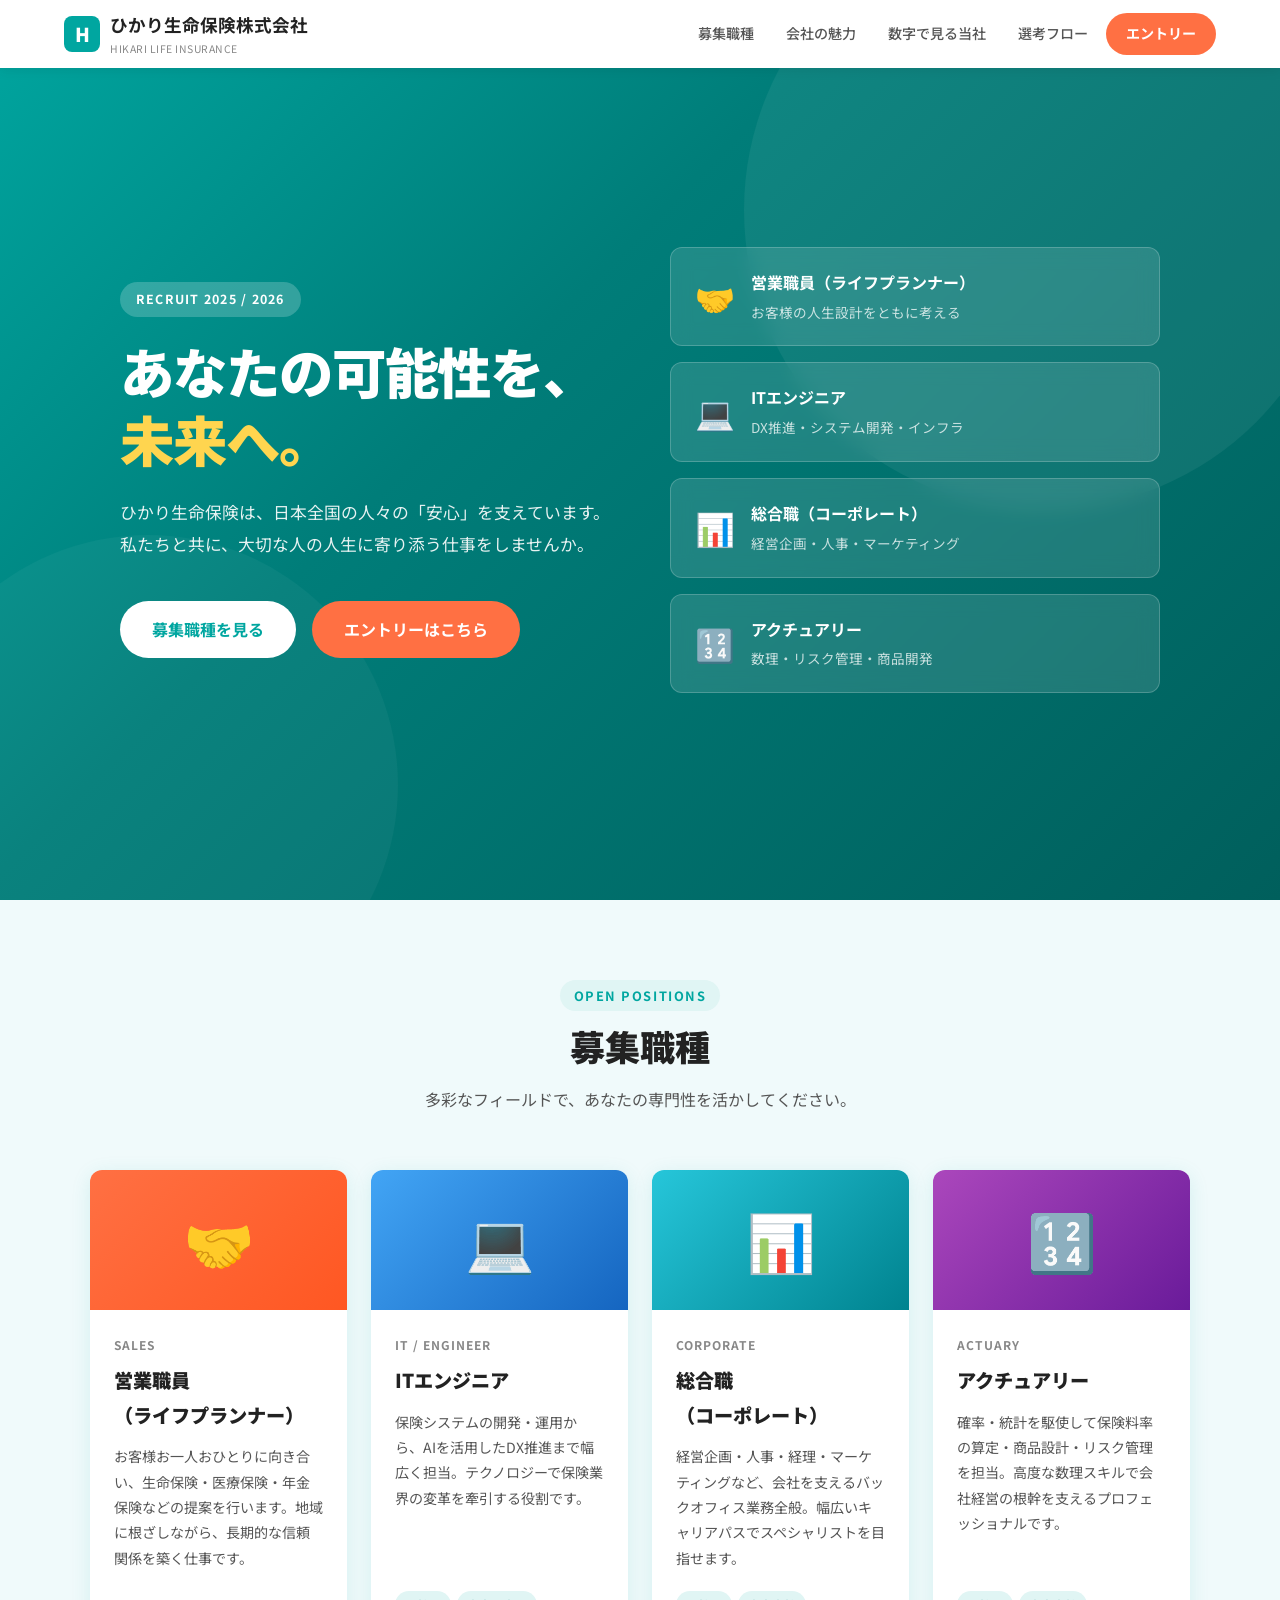
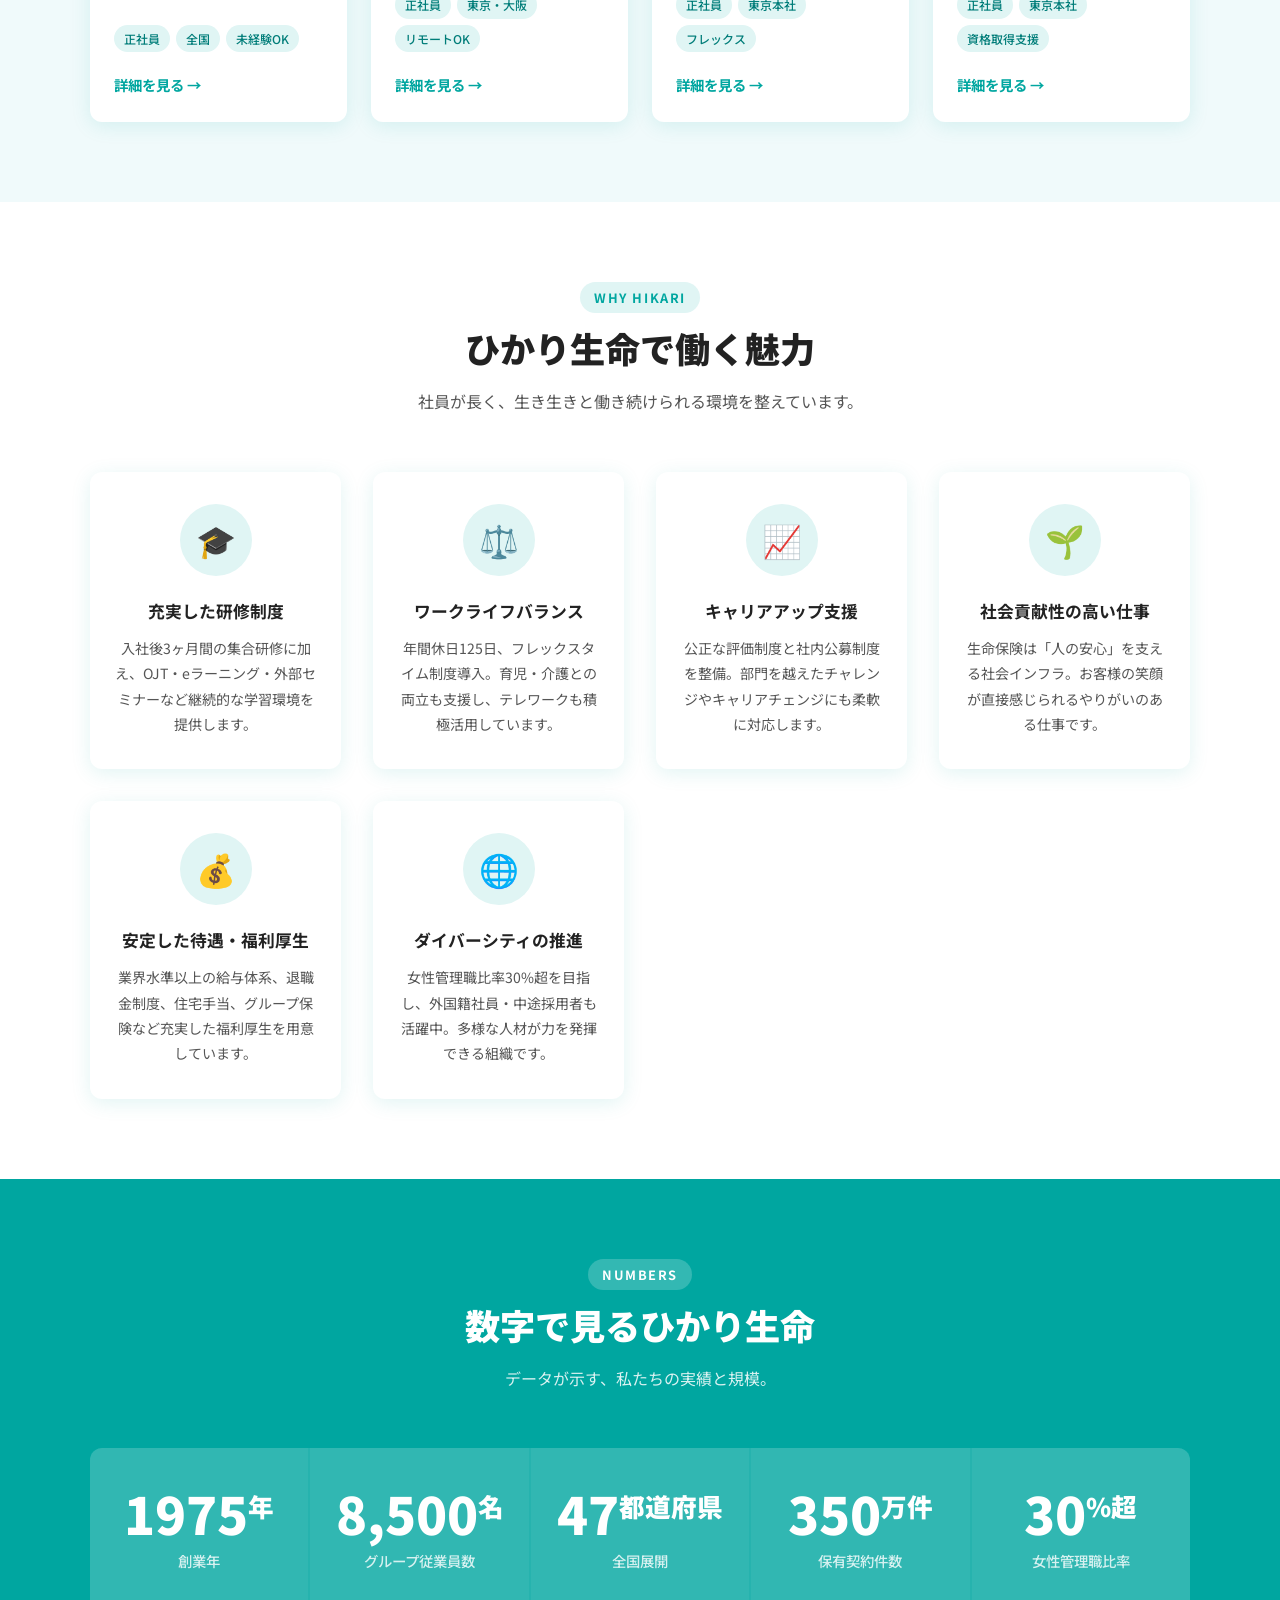
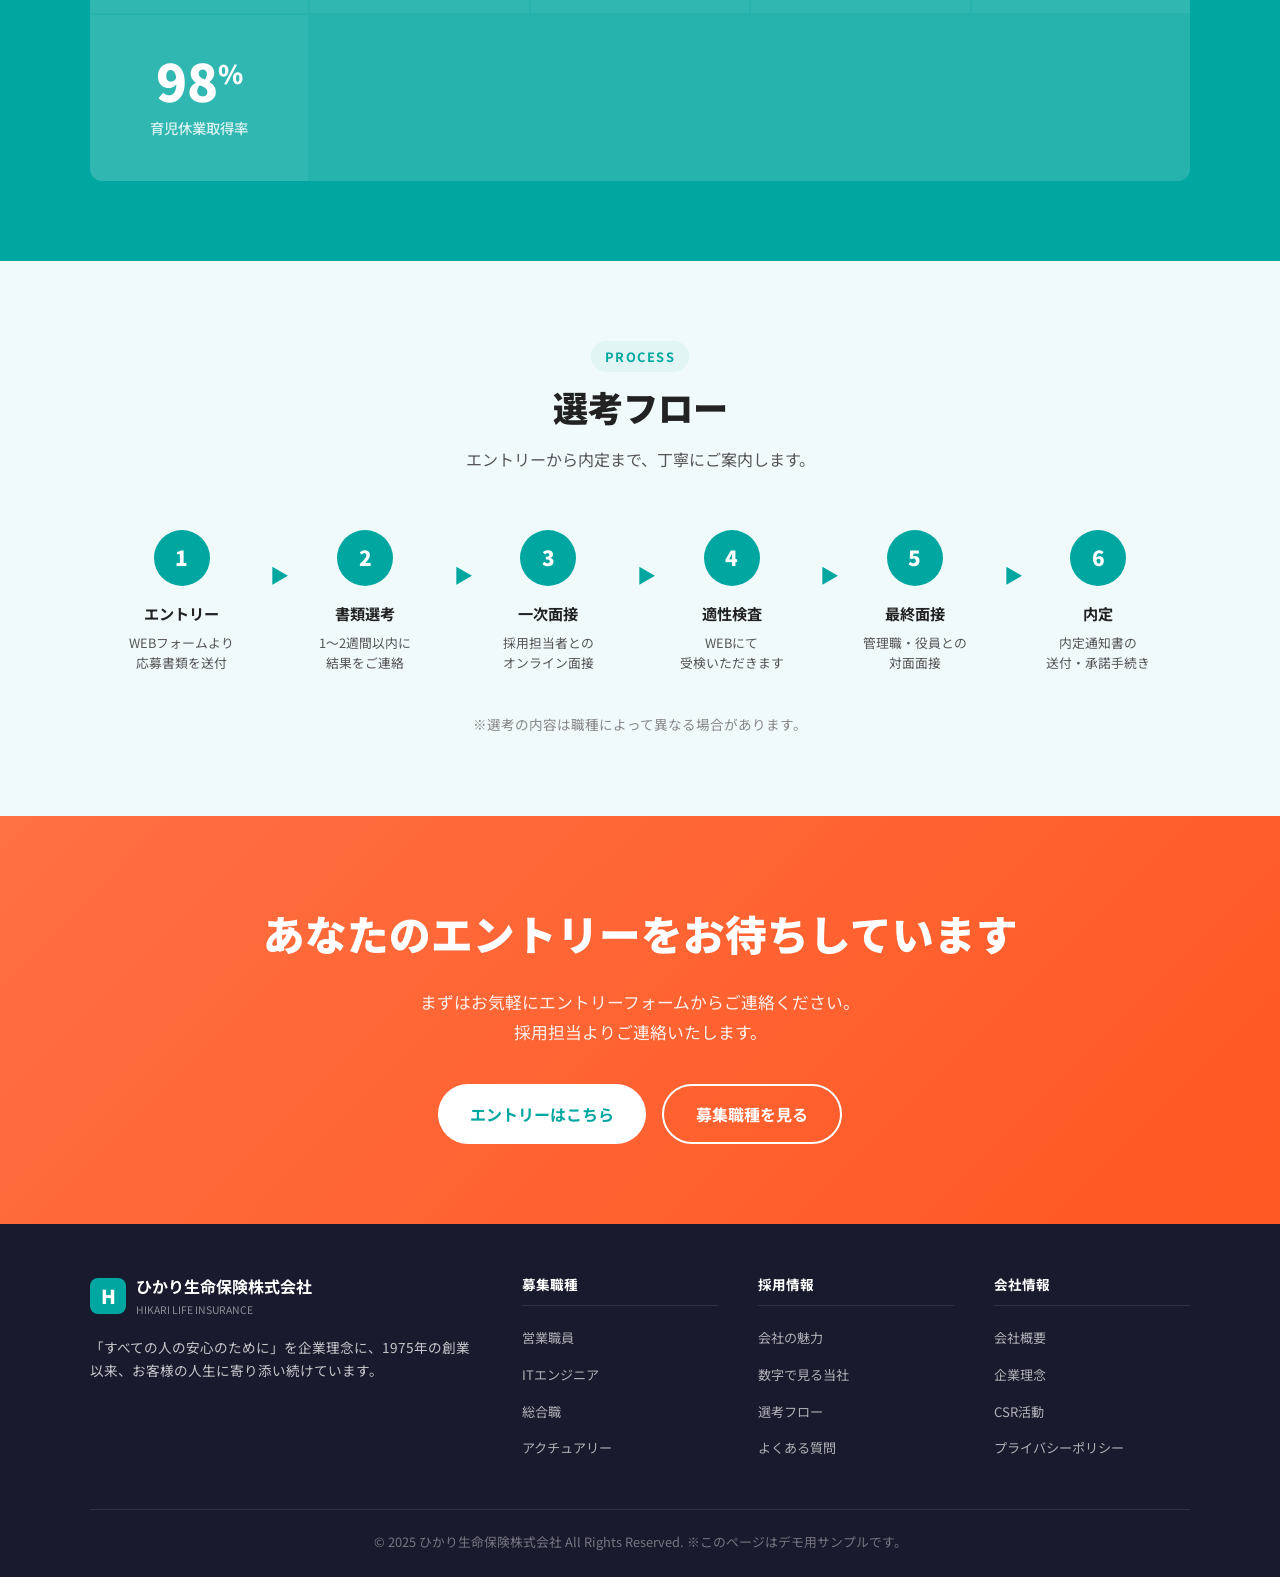
==== index.html @ d6d410f1 "やったね" ====
<!DOCTYPE html>
<html lang="ja">
<head>
  <meta charset="UTF-8">
  <meta name="viewport" content="width=device-width, initial-scale=1.0">
  <title>採用情報 | ひかり生命保険株式会社</title>
  <meta name="description" content="ひかり生命保険の採用情報ページ。営業職員・ITエンジニア・総合職・アクチュアリーなど様々な職種で募集しています。">
  <link rel="stylesheet" href="css/style.css">
</head>
<body>

  <!-- ヘッダー -->
  <header class="site-header">
    <div class="header-inner">
      <div class="logo">
        <a href="index.html">
          <div class="logo-mark">H</div>
          <div class="logo-text">
            ひかり生命保険株式会社
            <span>HIKARI LIFE INSURANCE</span>
          </div>
        </a>
      </div>
      <nav class="main-nav" id="mainNav">
        <ul>
          <li><a href="#jobs">募集職種</a></li>
          <li><a href="#appeal">会社の魅力</a></li>
          <li><a href="#numbers">数字で見る当社</a></li>
          <li><a href="#flow">選考フロー</a></li>
          <li><a href="#" class="btn-entry-nav">エントリー</a></li>
        </ul>
      </nav>
      <button class="hamburger" id="hamburger" aria-label="メニュー">
        <span></span><span></span><span></span>
      </button>
    </div>
  </header>

  <!-- ヒーローセクション -->
  <section class="hero">
    <div class="hero-inner">
      <div class="hero-content">
        <span class="hero-label">RECRUIT 2025 / 2026</span>
        <h1 class="hero-title">
          あなたの可能性を、<br>
          <em>未来へ。</em>
        </h1>
        <p class="hero-desc">
          ひかり生命保険は、日本全国の人々の「安心」を支えています。<br>
          私たちと共に、大切な人の人生に寄り添う仕事をしませんか。
        </p>
        <div class="hero-btns">
          <a href="#jobs" class="btn btn-white">募集職種を見る</a>
          <a href="#" class="btn btn-accent">エントリーはこちら</a>
        </div>
      </div>
      <div class="hero-visual">
        <div class="hero-card">
          <div class="hero-card-icon">🤝</div>
          <div class="hero-card-text">
            <strong>営業職員（ライフプランナー）</strong>
            <span>お客様の人生設計をともに考える</span>
          </div>
        </div>
        <div class="hero-card">
          <div class="hero-card-icon">💻</div>
          <div class="hero-card-text">
            <strong>ITエンジニア</strong>
            <span>DX推進・システム開発・インフラ</span>
          </div>
        </div>
        <div class="hero-card">
          <div class="hero-card-icon">📊</div>
          <div class="hero-card-text">
            <strong>総合職（コーポレート）</strong>
            <span>経営企画・人事・マーケティング</span>
          </div>
        </div>
        <div class="hero-card">
          <div class="hero-card-icon">🔢</div>
          <div class="hero-card-text">
            <strong>アクチュアリー</strong>
            <span>数理・リスク管理・商品開発</span>
          </div>
        </div>
      </div>
    </div>
  </section>

  <!-- 募集職種 -->
  <section class="section section-light" id="jobs">
    <div class="container">
      <div class="section-head">
        <span class="section-label">OPEN POSITIONS</span>
        <h2 class="section-title">募集職種</h2>
        <p class="section-desc">多彩なフィールドで、あなたの専門性を活かしてください。</p>
      </div>
      <div class="job-grid">

        <!-- 営業職員 -->
        <div class="job-card">
          <div class="job-card-banner sales">🤝</div>
          <div class="job-card-body">
            <div class="job-card-label">SALES</div>
            <h3 class="job-card-title">営業職員<br>（ライフプランナー）</h3>
            <p class="job-card-desc">
              お客様お一人おひとりに向き合い、生命保険・医療保険・年金保険などの提案を行います。地域に根ざしながら、長期的な信頼関係を築く仕事です。
            </p>
            <div class="job-card-tags">
              <span class="tag">正社員</span>
              <span class="tag">全国</span>
              <span class="tag">未経験OK</span>
            </div>
            <a href="sales.html" class="job-card-link">詳細を見る →</a>
          </div>
        </div>

        <!-- ITエンジニア -->
        <div class="job-card">
          <div class="job-card-banner it">💻</div>
          <div class="job-card-body">
            <div class="job-card-label">IT / ENGINEER</div>
            <h3 class="job-card-title">ITエンジニア</h3>
            <p class="job-card-desc">
              保険システムの開発・運用から、AIを活用したDX推進まで幅広く担当。テクノロジーで保険業界の変革を牽引する役割です。
            </p>
            <div class="job-card-tags">
              <span class="tag">正社員</span>
              <span class="tag">東京・大阪</span>
              <span class="tag">リモートOK</span>
            </div>
            <a href="it.html" class="job-card-link">詳細を見る →</a>
          </div>
        </div>

        <!-- 総合職 -->
        <div class="job-card">
          <div class="job-card-banner corp">📊</div>
          <div class="job-card-body">
            <div class="job-card-label">CORPORATE</div>
            <h3 class="job-card-title">総合職<br>（コーポレート）</h3>
            <p class="job-card-desc">
              経営企画・人事・経理・マーケティングなど、会社を支えるバックオフィス業務全般。幅広いキャリアパスでスペシャリストを目指せます。
            </p>
            <div class="job-card-tags">
              <span class="tag">正社員</span>
              <span class="tag">東京本社</span>
              <span class="tag">フレックス</span>
            </div>
            <a href="corporate.html" class="job-card-link">詳細を見る →</a>
          </div>
        </div>

        <!-- アクチュアリー -->
        <div class="job-card">
          <div class="job-card-banner act">🔢</div>
          <div class="job-card-body">
            <div class="job-card-label">ACTUARY</div>
            <h3 class="job-card-title">アクチュアリー</h3>
            <p class="job-card-desc">
              確率・統計を駆使して保険料率の算定・商品設計・リスク管理を担当。高度な数理スキルで会社経営の根幹を支えるプロフェッショナルです。
            </p>
            <div class="job-card-tags">
              <span class="tag">正社員</span>
              <span class="tag">東京本社</span>
              <span class="tag">資格取得支援</span>
            </div>
            <a href="actuary.html" class="job-card-link">詳細を見る →</a>
          </div>
        </div>

      </div>
    </div>
  </section>

  <!-- 会社の魅力 -->
  <section class="section" id="appeal">
    <div class="container">
      <div class="section-head">
        <span class="section-label">WHY HIKARI</span>
        <h2 class="section-title">ひかり生命で働く魅力</h2>
        <p class="section-desc">社員が長く、生き生きと働き続けられる環境を整えています。</p>
      </div>
      <div class="appeal-grid">
        <div class="appeal-item">
          <div class="appeal-icon">🎓</div>
          <h3>充実した研修制度</h3>
          <p>入社後3ヶ月間の集合研修に加え、OJT・eラーニング・外部セミナーなど継続的な学習環境を提供します。</p>
        </div>
        <div class="appeal-item">
          <div class="appeal-icon">⚖️</div>
          <h3>ワークライフバランス</h3>
          <p>年間休日125日、フレックスタイム制度導入。育児・介護との両立も支援し、テレワークも積極活用しています。</p>
        </div>
        <div class="appeal-item">
          <div class="appeal-icon">📈</div>
          <h3>キャリアアップ支援</h3>
          <p>公正な評価制度と社内公募制度を整備。部門を越えたチャレンジやキャリアチェンジにも柔軟に対応します。</p>
        </div>
        <div class="appeal-item">
          <div class="appeal-icon">🌱</div>
          <h3>社会貢献性の高い仕事</h3>
          <p>生命保険は「人の安心」を支える社会インフラ。お客様の笑顔が直接感じられるやりがいのある仕事です。</p>
        </div>
        <div class="appeal-item">
          <div class="appeal-icon">💰</div>
          <h3>安定した待遇・福利厚生</h3>
          <p>業界水準以上の給与体系、退職金制度、住宅手当、グループ保険など充実した福利厚生を用意しています。</p>
        </div>
        <div class="appeal-item">
          <div class="appeal-icon">🌐</div>
          <h3>ダイバーシティの推進</h3>
          <p>女性管理職比率30%超を目指し、外国籍社員・中途採用者も活躍中。多様な人材が力を発揮できる組織です。</p>
        </div>
      </div>
    </div>
  </section>

  <!-- 数字で見る当社 -->
  <section class="section section-dark" id="numbers">
    <div class="container">
      <div class="section-head">
        <span class="section-label" style="background:rgba(255,255,255,0.2); color:white;">NUMBERS</span>
        <h2 class="section-title">数字で見るひかり生命</h2>
        <p class="section-desc">データが示す、私たちの実績と規模。</p>
      </div>
      <div class="numbers-grid">
        <div class="number-item">
          <div class="number-value">1975<sup>年</sup></div>
          <div class="number-label">創業年</div>
        </div>
        <div class="number-item">
          <div class="number-value">8,500<sup>名</sup></div>
          <div class="number-label">グループ従業員数</div>
        </div>
        <div class="number-item">
          <div class="number-value">47<sup>都道府県</sup></div>
          <div class="number-label">全国展開</div>
        </div>
        <div class="number-item">
          <div class="number-value">350<sup>万件</sup></div>
          <div class="number-label">保有契約件数</div>
        </div>
        <div class="number-item">
          <div class="number-value">30<sup>%超</sup></div>
          <div class="number-label">女性管理職比率</div>
        </div>
        <div class="number-item">
          <div class="number-value">98<sup>%</sup></div>
          <div class="number-label">育児休業取得率</div>
        </div>
      </div>
    </div>
  </section>

  <!-- 選考フロー -->
  <section class="section section-light" id="flow">
    <div class="container">
      <div class="section-head">
        <span class="section-label">PROCESS</span>
        <h2 class="section-title">選考フロー</h2>
        <p class="section-desc">エントリーから内定まで、丁寧にご案内します。</p>
      </div>
      <div class="flow-steps">
        <div class="flow-step">
          <div class="flow-num">1</div>
          <h4>エントリー</h4>
          <p>WEBフォームより<br>応募書類を送付</p>
        </div>
        <div class="flow-step">
          <div class="flow-num">2</div>
          <h4>書類選考</h4>
          <p>1〜2週間以内に<br>結果をご連絡</p>
        </div>
        <div class="flow-step">
          <div class="flow-num">3</div>
          <h4>一次面接</h4>
          <p>採用担当者との<br>オンライン面接</p>
        </div>
        <div class="flow-step">
          <div class="flow-num">4</div>
          <h4>適性検査</h4>
          <p>WEBにて<br>受検いただきます</p>
        </div>
        <div class="flow-step">
          <div class="flow-num">5</div>
          <h4>最終面接</h4>
          <p>管理職・役員との<br>対面面接</p>
        </div>
        <div class="flow-step">
          <div class="flow-num">6</div>
          <h4>内定</h4>
          <p>内定通知書の<br>送付・承諾手続き</p>
        </div>
      </div>
      <p style="text-align:center; color:var(--text-light); font-size:0.85rem; margin-top:40px;">
        ※選考の内容は職種によって異なる場合があります。
      </p>
    </div>
  </section>

  <!-- CTAセクション -->
  <section class="cta-section">
    <div class="container">
      <h2>あなたのエントリーをお待ちしています</h2>
      <p>まずはお気軽にエントリーフォームからご連絡ください。<br>採用担当よりご連絡いたします。</p>
      <div style="display:flex; gap:16px; justify-content:center; flex-wrap:wrap;">
        <a href="#" class="btn btn-white">エントリーはこちら</a>
        <a href="#jobs" class="btn btn-outline" style="border-color:white; color:white;">募集職種を見る</a>
      </div>
    </div>
  </section>

  <!-- フッター -->
  <footer class="site-footer">
    <div class="footer-inner">
      <div class="footer-top">
        <div class="footer-brand">
          <div class="footer-logo">
            <div class="logo-mark">H</div>
            <div class="footer-logo-text">
              ひかり生命保険株式会社
              <span>HIKARI LIFE INSURANCE</span>
            </div>
          </div>
          <p>「すべての人の安心のために」を企業理念に、1975年の創業以来、お客様の人生に寄り添い続けています。</p>
        </div>
        <div class="footer-nav">
          <h4>募集職種</h4>
          <ul>
            <li><a href="sales.html">営業職員</a></li>
            <li><a href="it.html">ITエンジニア</a></li>
            <li><a href="corporate.html">総合職</a></li>
            <li><a href="actuary.html">アクチュアリー</a></li>
          </ul>
        </div>
        <div class="footer-nav">
          <h4>採用情報</h4>
          <ul>
            <li><a href="#appeal">会社の魅力</a></li>
            <li><a href="#numbers">数字で見る当社</a></li>
            <li><a href="#flow">選考フロー</a></li>
            <li><a href="#">よくある質問</a></li>
          </ul>
        </div>
        <div class="footer-nav">
          <h4>会社情報</h4>
          <ul>
            <li><a href="#">会社概要</a></li>
            <li><a href="#">企業理念</a></li>
            <li><a href="#">CSR活動</a></li>
            <li><a href="#">プライバシーポリシー</a></li>
          </ul>
        </div>
      </div>
      <div class="footer-bottom">
        <p>&copy; 2025 ひかり生命保険株式会社 All Rights Reserved. ※このページはデモ用サンプルです。</p>
      </div>
    </div>
  </footer>

  <script src="js/main.js"></script>
</body>
</html>
---- css/style.css ----
/* ===========================
   共通スタイル - 生命保険会社採用サイト
   =========================== */

/* Google Fonts */
@import url('https://fonts.googleapis.com/css2?family=Noto+Sans+JP:wght@300;400;500;700;900&display=swap');

/* CSS変数 */
:root {
  --primary: #00A6A0;
  --primary-dark: #007D79;
  --primary-light: #E0F5F4;
  --accent: #FF7043;
  --accent-dark: #E64A19;
  --bg-light: #F0FAFB;
  --bg-gray: #F5F5F5;
  --white: #FFFFFF;
  --text-dark: #222222;
  --text-mid: #555555;
  --text-light: #888888;
  --border: #D8EEED;
  --shadow: 0 4px 20px rgba(0, 166, 160, 0.12);
  --shadow-hover: 0 8px 32px rgba(0, 166, 160, 0.22);
  --radius: 12px;
  --radius-sm: 6px;
  --transition: 0.25s ease;
}

/* リセット */
*, *::before, *::after {
  box-sizing: border-box;
  margin: 0;
  padding: 0;
}

html {
  scroll-behavior: smooth;
}

body {
  font-family: 'Noto Sans JP', sans-serif;
  font-size: 16px;
  line-height: 1.8;
  color: var(--text-dark);
  background: var(--white);
}

img {
  max-width: 100%;
  height: auto;
  display: block;
}

a {
  color: var(--primary);
  text-decoration: none;
  transition: color var(--transition);
}

a:hover {
  color: var(--primary-dark);
}

ul {
  list-style: none;
}

/* ===========================
   ヘッダー・ナビゲーション
   =========================== */

.site-header {
  position: fixed;
  top: 0;
  left: 0;
  right: 0;
  z-index: 1000;
  background: var(--white);
  box-shadow: 0 2px 12px rgba(0,0,0,0.08);
  transition: box-shadow var(--transition);
}

.header-inner {
  max-width: 1200px;
  margin: 0 auto;
  padding: 0 24px;
  height: 68px;
  display: flex;
  align-items: center;
  justify-content: space-between;
}

.logo a {
  display: flex;
  align-items: center;
  gap: 10px;
  color: var(--text-dark);
  font-weight: 700;
  font-size: 1.1rem;
}

.logo-mark {
  width: 36px;
  height: 36px;
  background: var(--primary);
  border-radius: 8px;
  display: flex;
  align-items: center;
  justify-content: center;
  color: white;
  font-size: 1.2rem;
  font-weight: 900;
}

.logo-text span {
  display: block;
  font-size: 0.65rem;
  font-weight: 400;
  color: var(--text-light);
  letter-spacing: 0.05em;
}

.main-nav ul {
  display: flex;
  align-items: center;
  gap: 4px;
}

.main-nav ul li a {
  display: block;
  padding: 8px 14px;
  color: var(--text-mid);
  font-size: 0.88rem;
  font-weight: 500;
  border-radius: var(--radius-sm);
  transition: background var(--transition), color var(--transition);
}

.main-nav ul li a:hover {
  background: var(--primary-light);
  color: var(--primary);
}

.btn-entry-nav {
  background: var(--accent) !important;
  color: var(--white) !important;
  padding: 8px 20px !important;
  border-radius: 24px !important;
  font-weight: 700 !important;
}

.btn-entry-nav:hover {
  background: var(--accent-dark) !important;
}

/* ハンバーガーメニュー */
.hamburger {
  display: none;
  flex-direction: column;
  gap: 5px;
  cursor: pointer;
  padding: 8px;
  border: none;
  background: none;
}

.hamburger span {
  display: block;
  width: 24px;
  height: 2px;
  background: var(--text-dark);
  border-radius: 2px;
  transition: all var(--transition);
}

.hamburger.active span:nth-child(1) {
  transform: translateY(7px) rotate(45deg);
}

.hamburger.active span:nth-child(2) {
  opacity: 0;
}

.hamburger.active span:nth-child(3) {
  transform: translateY(-7px) rotate(-45deg);
}

/* ===========================
   ボタン
   =========================== */

.btn {
  display: inline-flex;
  align-items: center;
  justify-content: center;
  gap: 8px;
  padding: 14px 32px;
  border-radius: 32px;
  font-size: 1rem;
  font-weight: 700;
  font-family: 'Noto Sans JP', sans-serif;
  cursor: pointer;
  border: none;
  transition: all var(--transition);
  text-decoration: none;
}

.btn-primary {
  background: var(--primary);
  color: var(--white);
}

.btn-primary:hover {
  background: var(--primary-dark);
  color: var(--white);
  transform: translateY(-2px);
  box-shadow: 0 6px 20px rgba(0, 166, 160, 0.35);
}

.btn-accent {
  background: var(--accent);
  color: var(--white);
}

.btn-accent:hover {
  background: var(--accent-dark);
  color: var(--white);
  transform: translateY(-2px);
  box-shadow: 0 6px 20px rgba(255, 112, 67, 0.35);
}

.btn-outline {
  background: transparent;
  color: var(--primary);
  border: 2px solid var(--primary);
}

.btn-outline:hover {
  background: var(--primary);
  color: var(--white);
  transform: translateY(-2px);
}

.btn-white {
  background: var(--white);
  color: var(--primary);
}

.btn-white:hover {
  background: var(--primary-light);
  color: var(--primary-dark);
  transform: translateY(-2px);
}

/* ===========================
   セクション共通
   =========================== */

.section {
  padding: 80px 24px;
}

.section-light {
  background: var(--bg-light);
}

.section-gray {
  background: var(--bg-gray);
}

.section-dark {
  background: var(--primary);
  color: var(--white);
}

.container {
  max-width: 1100px;
  margin: 0 auto;
}

.section-head {
  text-align: center;
  margin-bottom: 56px;
}

.section-label {
  display: inline-block;
  color: var(--primary);
  font-size: 0.8rem;
  font-weight: 700;
  letter-spacing: 0.12em;
  text-transform: uppercase;
  margin-bottom: 12px;
  padding: 4px 14px;
  background: var(--primary-light);
  border-radius: 20px;
}

.section-title {
  font-size: clamp(1.6rem, 3vw, 2.2rem);
  font-weight: 900;
  color: var(--text-dark);
  line-height: 1.3;
  margin-bottom: 16px;
}

.section-dark .section-title {
  color: var(--white);
}

.section-desc {
  font-size: 1rem;
  color: var(--text-mid);
  max-width: 600px;
  margin: 0 auto;
}

.section-dark .section-desc {
  color: rgba(255,255,255,0.85);
}

/* ===========================
   ヒーローセクション（index）
   =========================== */

.hero {
  min-height: 100vh;
  background: linear-gradient(135deg, #00A6A0 0%, #007D79 40%, #005F5C 100%);
  display: flex;
  align-items: center;
  padding: 100px 24px 60px;
  position: relative;
  overflow: hidden;
}

.hero::before {
  content: '';
  position: absolute;
  top: -10%;
  right: -5%;
  width: 600px;
  height: 600px;
  background: rgba(255,255,255,0.06);
  border-radius: 50%;
}

.hero::after {
  content: '';
  position: absolute;
  bottom: -15%;
  left: -8%;
  width: 500px;
  height: 500px;
  background: rgba(255,255,255,0.04);
  border-radius: 50%;
}

.hero-inner {
  max-width: 1100px;
  margin: 0 auto;
  display: grid;
  grid-template-columns: 1fr 1fr;
  gap: 60px;
  align-items: center;
  position: relative;
  z-index: 1;
}

.hero-label {
  display: inline-block;
  background: rgba(255,255,255,0.2);
  color: var(--white);
  font-size: 0.78rem;
  font-weight: 700;
  letter-spacing: 0.1em;
  padding: 6px 16px;
  border-radius: 20px;
  margin-bottom: 20px;
}

.hero-title {
  font-size: clamp(2.2rem, 4.5vw, 3.4rem);
  font-weight: 900;
  color: var(--white);
  line-height: 1.25;
  margin-bottom: 24px;
  letter-spacing: -0.02em;
}

.hero-title em {
  font-style: normal;
  color: #FFD54F;
}

.hero-desc {
  font-size: 1.05rem;
  color: rgba(255,255,255,0.9);
  margin-bottom: 40px;
  line-height: 1.9;
}

.hero-btns {
  display: flex;
  gap: 16px;
  flex-wrap: wrap;
}

.hero-visual {
  display: flex;
  flex-direction: column;
  gap: 16px;
}

.hero-card {
  background: rgba(255,255,255,0.12);
  backdrop-filter: blur(10px);
  border: 1px solid rgba(255,255,255,0.2);
  border-radius: var(--radius);
  padding: 20px 24px;
  display: flex;
  align-items: center;
  gap: 16px;
  transition: transform var(--transition);
}

.hero-card:hover {
  transform: translateX(6px);
}

.hero-card-icon {
  font-size: 2rem;
  flex-shrink: 0;
}

.hero-card-text strong {
  display: block;
  color: var(--white);
  font-size: 1rem;
  font-weight: 700;
}

.hero-card-text span {
  color: rgba(255,255,255,0.75);
  font-size: 0.85rem;
}

/* ===========================
   職種カード
   =========================== */

.job-grid {
  display: grid;
  grid-template-columns: repeat(auto-fit, minmax(240px, 1fr));
  gap: 24px;
}

.job-card {
  background: var(--white);
  border-radius: var(--radius);
  overflow: hidden;
  box-shadow: var(--shadow);
  transition: transform var(--transition), box-shadow var(--transition);
  display: flex;
  flex-direction: column;
}

.job-card:hover {
  transform: translateY(-6px);
  box-shadow: var(--shadow-hover);
}

.job-card-banner {
  height: 140px;
  display: flex;
  align-items: center;
  justify-content: center;
  font-size: 3.5rem;
  position: relative;
}

.job-card-banner.sales { background: linear-gradient(135deg, #FF7043, #FF5722); }
.job-card-banner.it    { background: linear-gradient(135deg, #42A5F5, #1565C0); }
.job-card-banner.corp  { background: linear-gradient(135deg, #26C6DA, #00838F); }
.job-card-banner.act   { background: linear-gradient(135deg, #AB47BC, #6A1B9A); }

.job-card-body {
  padding: 24px;
  flex: 1;
  display: flex;
  flex-direction: column;
}

.job-card-label {
  font-size: 0.75rem;
  font-weight: 700;
  letter-spacing: 0.08em;
  color: var(--text-light);
  text-transform: uppercase;
  margin-bottom: 8px;
}

.job-card-title {
  font-size: 1.2rem;
  font-weight: 900;
  color: var(--text-dark);
  margin-bottom: 12px;
}

.job-card-desc {
  font-size: 0.88rem;
  color: var(--text-mid);
  margin-bottom: 20px;
  flex: 1;
}

.job-card-tags {
  display: flex;
  flex-wrap: wrap;
  gap: 6px;
  margin-bottom: 20px;
}

.tag {
  display: inline-block;
  padding: 3px 10px;
  background: var(--primary-light);
  color: var(--primary-dark);
  border-radius: 20px;
  font-size: 0.75rem;
  font-weight: 500;
}

.job-card-link {
  display: inline-flex;
  align-items: center;
  gap: 6px;
  color: var(--primary);
  font-weight: 700;
  font-size: 0.9rem;
  transition: gap var(--transition);
}

.job-card-link:hover {
  gap: 10px;
}

/* ===========================
   魅力セクション
   =========================== */

.appeal-grid {
  display: grid;
  grid-template-columns: repeat(auto-fit, minmax(220px, 1fr));
  gap: 32px;
}

.appeal-item {
  text-align: center;
  padding: 32px 24px;
  background: var(--white);
  border-radius: var(--radius);
  box-shadow: var(--shadow);
  transition: transform var(--transition);
}

.appeal-item:hover {
  transform: translateY(-4px);
}

.appeal-icon {
  width: 72px;
  height: 72px;
  background: var(--primary-light);
  border-radius: 50%;
  display: flex;
  align-items: center;
  justify-content: center;
  font-size: 2rem;
  margin: 0 auto 20px;
}

.appeal-item h3 {
  font-size: 1.05rem;
  font-weight: 700;
  color: var(--text-dark);
  margin-bottom: 10px;
}

.appeal-item p {
  font-size: 0.88rem;
  color: var(--text-mid);
}

/* ===========================
   数字セクション
   =========================== */

.numbers-grid {
  display: grid;
  grid-template-columns: repeat(auto-fit, minmax(200px, 1fr));
  gap: 2px;
  background: rgba(255,255,255,0.15);
  border-radius: var(--radius);
  overflow: hidden;
}

.number-item {
  padding: 40px 24px;
  text-align: center;
  background: rgba(255,255,255,0.05);
}

.number-value {
  font-size: clamp(2.4rem, 4vw, 3.2rem);
  font-weight: 900;
  color: var(--white);
  line-height: 1;
  margin-bottom: 8px;
}

.number-value sup {
  font-size: 0.5em;
  vertical-align: super;
}

.number-label {
  font-size: 0.9rem;
  color: rgba(255,255,255,0.8);
  font-weight: 500;
}

/* ===========================
   選考フロー
   =========================== */

.flow-steps {
  display: flex;
  align-items: flex-start;
  gap: 0;
  flex-wrap: wrap;
  justify-content: center;
}

.flow-step {
  flex: 1;
  min-width: 150px;
  max-width: 200px;
  text-align: center;
  position: relative;
}

.flow-step:not(:last-child)::after {
  content: '▶';
  position: absolute;
  right: -16px;
  top: 28px;
  font-size: 1.2rem;
  color: var(--primary);
}

.flow-num {
  width: 56px;
  height: 56px;
  background: var(--primary);
  color: var(--white);
  border-radius: 50%;
  display: flex;
  align-items: center;
  justify-content: center;
  font-size: 1.3rem;
  font-weight: 900;
  margin: 0 auto 14px;
}

.flow-step h4 {
  font-size: 0.95rem;
  font-weight: 700;
  color: var(--text-dark);
  margin-bottom: 6px;
}

.flow-step p {
  font-size: 0.8rem;
  color: var(--text-mid);
  line-height: 1.5;
}

/* ===========================
   CTAセクション
   =========================== */

.cta-section {
  background: linear-gradient(135deg, #FF7043 0%, #FF5722 100%);
  padding: 80px 24px;
  text-align: center;
}

.cta-section h2 {
  font-size: clamp(1.8rem, 3.5vw, 2.6rem);
  font-weight: 900;
  color: var(--white);
  margin-bottom: 16px;
}

.cta-section p {
  font-size: 1.05rem;
  color: rgba(255,255,255,0.9);
  margin-bottom: 36px;
}

/* ===========================
   フッター
   =========================== */

.site-footer {
  background: #1A1A2E;
  color: rgba(255,255,255,0.75);
  padding: 48px 24px 24px;
}

.footer-inner {
  max-width: 1100px;
  margin: 0 auto;
}

.footer-top {
  display: grid;
  grid-template-columns: 2fr 1fr 1fr 1fr;
  gap: 40px;
  margin-bottom: 40px;
}

.footer-logo {
  display: flex;
  align-items: center;
  gap: 10px;
  margin-bottom: 16px;
}

.footer-logo .logo-mark {
  background: var(--primary);
}

.footer-logo-text {
  color: var(--white);
  font-weight: 700;
  font-size: 1rem;
}

.footer-logo-text span {
  display: block;
  font-size: 0.65rem;
  font-weight: 400;
  color: rgba(255,255,255,0.5);
}

.footer-brand p {
  font-size: 0.85rem;
  line-height: 1.7;
}

.footer-nav h4 {
  color: var(--white);
  font-size: 0.85rem;
  font-weight: 700;
  margin-bottom: 16px;
  padding-bottom: 8px;
  border-bottom: 1px solid rgba(255,255,255,0.1);
}

.footer-nav ul li {
  margin-bottom: 8px;
}

.footer-nav ul li a {
  color: rgba(255,255,255,0.65);
  font-size: 0.82rem;
  transition: color var(--transition);
}

.footer-nav ul li a:hover {
  color: var(--white);
}

.footer-bottom {
  border-top: 1px solid rgba(255,255,255,0.1);
  padding-top: 20px;
  text-align: center;
  font-size: 0.8rem;
  color: rgba(255,255,255,0.4);
}

/* ===========================
   職種詳細ページ共通
   =========================== */

/* ページヒーロー */
.page-hero {
  padding: 130px 24px 60px;
  position: relative;
  overflow: hidden;
}

.page-hero.sales { background: linear-gradient(135deg, #FF8A65, #FF5722); }
.page-hero.it    { background: linear-gradient(135deg, #64B5F6, #1565C0); }
.page-hero.corp  { background: linear-gradient(135deg, #4DD0E1, #00838F); }
.page-hero.act   { background: linear-gradient(135deg, #CE93D8, #6A1B9A); }

.page-hero-inner {
  max-width: 900px;
  margin: 0 auto;
  position: relative;
  z-index: 1;
}

.page-hero-badge {
  display: inline-block;
  background: rgba(255,255,255,0.25);
  color: var(--white);
  font-size: 0.78rem;
  font-weight: 700;
  letter-spacing: 0.1em;
  padding: 5px 16px;
  border-radius: 20px;
  margin-bottom: 16px;
}

.page-hero h1 {
  font-size: clamp(2rem, 4vw, 3rem);
  font-weight: 900;
  color: var(--white);
  margin-bottom: 20px;
  line-height: 1.25;
}

.page-hero-desc {
  font-size: 1.05rem;
  color: rgba(255,255,255,0.9);
  max-width: 640px;
  line-height: 1.9;
}

/* パンくず */
.breadcrumb {
  background: var(--bg-gray);
  padding: 12px 24px;
}

.breadcrumb ol {
  max-width: 1100px;
  margin: 0 auto;
  display: flex;
  align-items: center;
  gap: 8px;
  font-size: 0.82rem;
  color: var(--text-light);
}

.breadcrumb ol li:not(:last-child)::after {
  content: '›';
  margin-left: 8px;
}

.breadcrumb ol li a {
  color: var(--primary);
}

/* 仕事内容 */
.work-content {
  display: grid;
  grid-template-columns: 1fr 1fr;
  gap: 48px;
  align-items: start;
}

.work-content.reverse {
  grid-template-columns: 1fr 1fr;
}

.work-text h3 {
  font-size: 1.4rem;
  font-weight: 900;
  color: var(--text-dark);
  margin-bottom: 16px;
  line-height: 1.4;
}

.work-text p {
  font-size: 0.95rem;
  color: var(--text-mid);
  margin-bottom: 16px;
}

.work-visual {
  background: var(--primary-light);
  border-radius: var(--radius);
  height: 260px;
  display: flex;
  align-items: center;
  justify-content: center;
  font-size: 6rem;
}

/* チェックリスト */
.check-list {
  margin-top: 16px;
}

.check-list li {
  display: flex;
  align-items: flex-start;
  gap: 10px;
  padding: 8px 0;
  font-size: 0.92rem;
  color: var(--text-mid);
  border-bottom: 1px solid var(--border);
}

.check-list li::before {
  content: '✓';
  color: var(--primary);
  font-weight: 700;
  flex-shrink: 0;
  margin-top: 2px;
}

/* 一日の流れ */
.timeline {
  position: relative;
  padding-left: 32px;
}

.timeline::before {
  content: '';
  position: absolute;
  left: 11px;
  top: 0;
  bottom: 0;
  width: 2px;
  background: var(--border);
}

.timeline-item {
  position: relative;
  margin-bottom: 28px;
}

.timeline-item::before {
  content: '';
  position: absolute;
  left: -25px;
  top: 6px;
  width: 12px;
  height: 12px;
  background: var(--primary);
  border-radius: 50%;
  border: 2px solid var(--white);
  box-shadow: 0 0 0 2px var(--primary);
}

.timeline-time {
  font-size: 0.8rem;
  font-weight: 700;
  color: var(--primary);
  margin-bottom: 4px;
}

.timeline-item h4 {
  font-size: 1rem;
  font-weight: 700;
  color: var(--text-dark);
  margin-bottom: 4px;
}

.timeline-item p {
  font-size: 0.85rem;
  color: var(--text-mid);
}

/* 募集要項テーブル */
.job-table {
  width: 100%;
  border-collapse: collapse;
  font-size: 0.92rem;
}

.job-table th,
.job-table td {
  padding: 16px 20px;
  text-align: left;
  border-bottom: 1px solid var(--border);
  vertical-align: top;
}

.job-table th {
  width: 200px;
  background: var(--primary-light);
  color: var(--primary-dark);
  font-weight: 700;
  white-space: nowrap;
}

.job-table td {
  color: var(--text-mid);
}

.job-table tr:last-child th,
.job-table tr:last-child td {
  border-bottom: none;
}

/* スキルタグ */
.skill-tags {
  display: flex;
  flex-wrap: wrap;
  gap: 8px;
  margin-top: 12px;
}

.skill-tag {
  padding: 4px 14px;
  background: var(--bg-gray);
  border: 1px solid var(--border);
  border-radius: 20px;
  font-size: 0.8rem;
  color: var(--text-mid);
  font-weight: 500;
}

.skill-tag.required {
  background: var(--primary-light);
  border-color: var(--primary);
  color: var(--primary-dark);
}

/* 求める人物像カード */
.persona-grid {
  display: grid;
  grid-template-columns: repeat(auto-fit, minmax(200px, 1fr));
  gap: 20px;
}

.persona-card {
  background: var(--white);
  border: 1px solid var(--border);
  border-radius: var(--radius);
  padding: 24px;
  text-align: center;
  transition: border-color var(--transition), box-shadow var(--transition);
}

.persona-card:hover {
  border-color: var(--primary);
  box-shadow: var(--shadow);
}

.persona-icon {
  font-size: 2.5rem;
  margin-bottom: 12px;
}

.persona-card h4 {
  font-size: 0.95rem;
  font-weight: 700;
  color: var(--text-dark);
  margin-bottom: 8px;
}

.persona-card p {
  font-size: 0.82rem;
  color: var(--text-mid);
}

/* 他の職種を見るバナー */
.other-jobs {
  display: grid;
  grid-template-columns: repeat(auto-fit, minmax(200px, 1fr));
  gap: 16px;
}

.other-job-link {
  display: flex;
  align-items: center;
  gap: 14px;
  padding: 20px;
  background: var(--white);
  border: 1px solid var(--border);
  border-radius: var(--radius);
  color: var(--text-dark);
  font-weight: 700;
  font-size: 0.95rem;
  transition: all var(--transition);
}

.other-job-link:hover {
  border-color: var(--primary);
  background: var(--primary-light);
  color: var(--primary);
  transform: translateY(-3px);
  box-shadow: var(--shadow);
}

.other-job-link .job-emoji {
  font-size: 2rem;
}

/* ===========================
   レスポンシブ
   =========================== */

@media (max-width: 900px) {
  .hero-inner {
    grid-template-columns: 1fr;
    gap: 40px;
  }

  .work-content,
  .work-content.reverse {
    grid-template-columns: 1fr;
  }

  .footer-top {
    grid-template-columns: 1fr 1fr;
  }

  .flow-step:not(:last-child)::after {
    display: none;
  }

  .flow-steps {
    flex-direction: column;
    align-items: center;
  }

  .flow-step {
    width: 100%;
    max-width: 100%;
    display: flex;
    align-items: center;
    gap: 20px;
    text-align: left;
    padding: 16px;
    background: var(--bg-light);
    border-radius: var(--radius-sm);
  }

  .flow-num {
    flex-shrink: 0;
    margin: 0;
  }
}

@media (max-width: 640px) {
  .main-nav {
    display: none;
    position: fixed;
    top: 68px;
    left: 0;
    right: 0;
    background: var(--white);
    box-shadow: 0 8px 24px rgba(0,0,0,0.12);
    padding: 16px;
  }

  .main-nav.open {
    display: block;
  }

  .main-nav ul {
    flex-direction: column;
    gap: 4px;
  }

  .main-nav ul li a {
    padding: 12px 16px;
    display: block;
  }

  .hamburger {
    display: flex;
  }

  .section {
    padding: 56px 16px;
  }

  .footer-top {
    grid-template-columns: 1fr;
    gap: 28px;
  }

  .job-table th {
    width: 120px;
    font-size: 0.82rem;
  }

  .hero-btns {
    flex-direction: column;
    align-items: flex-start;
  }
}
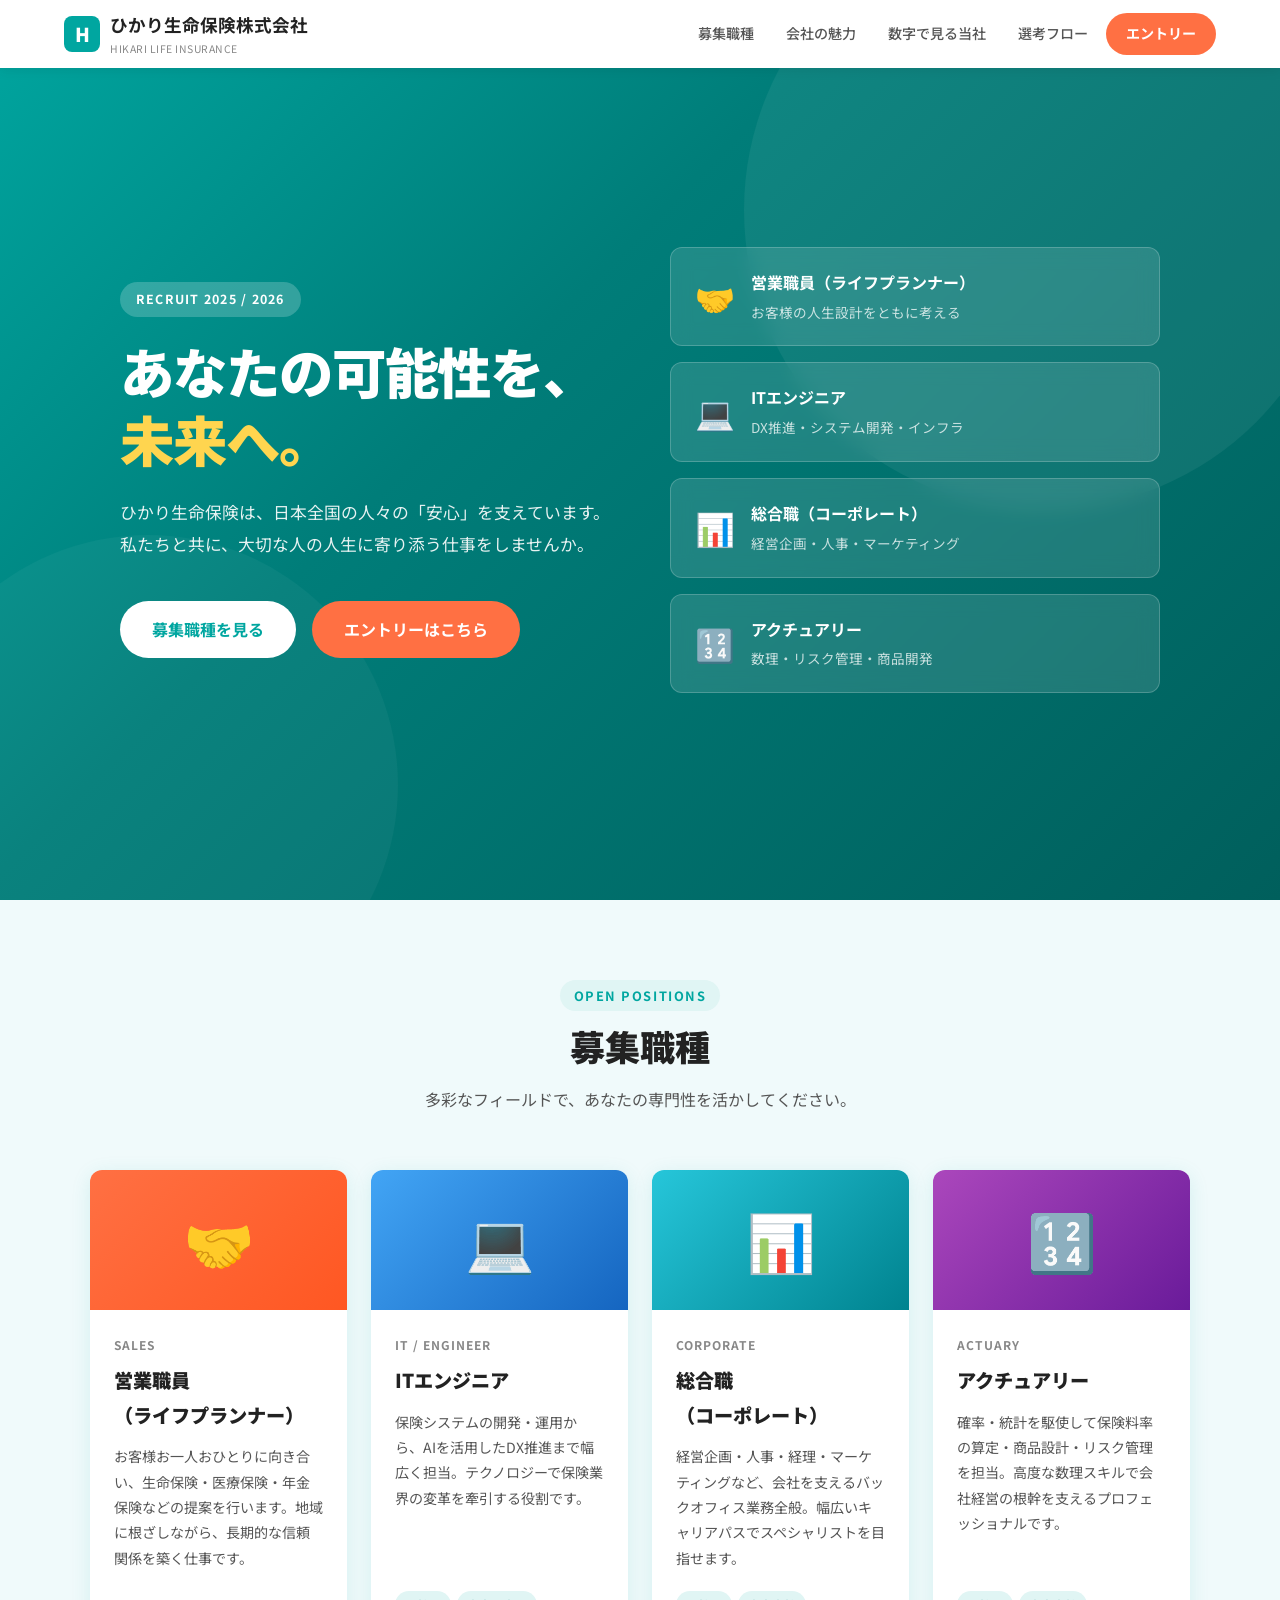
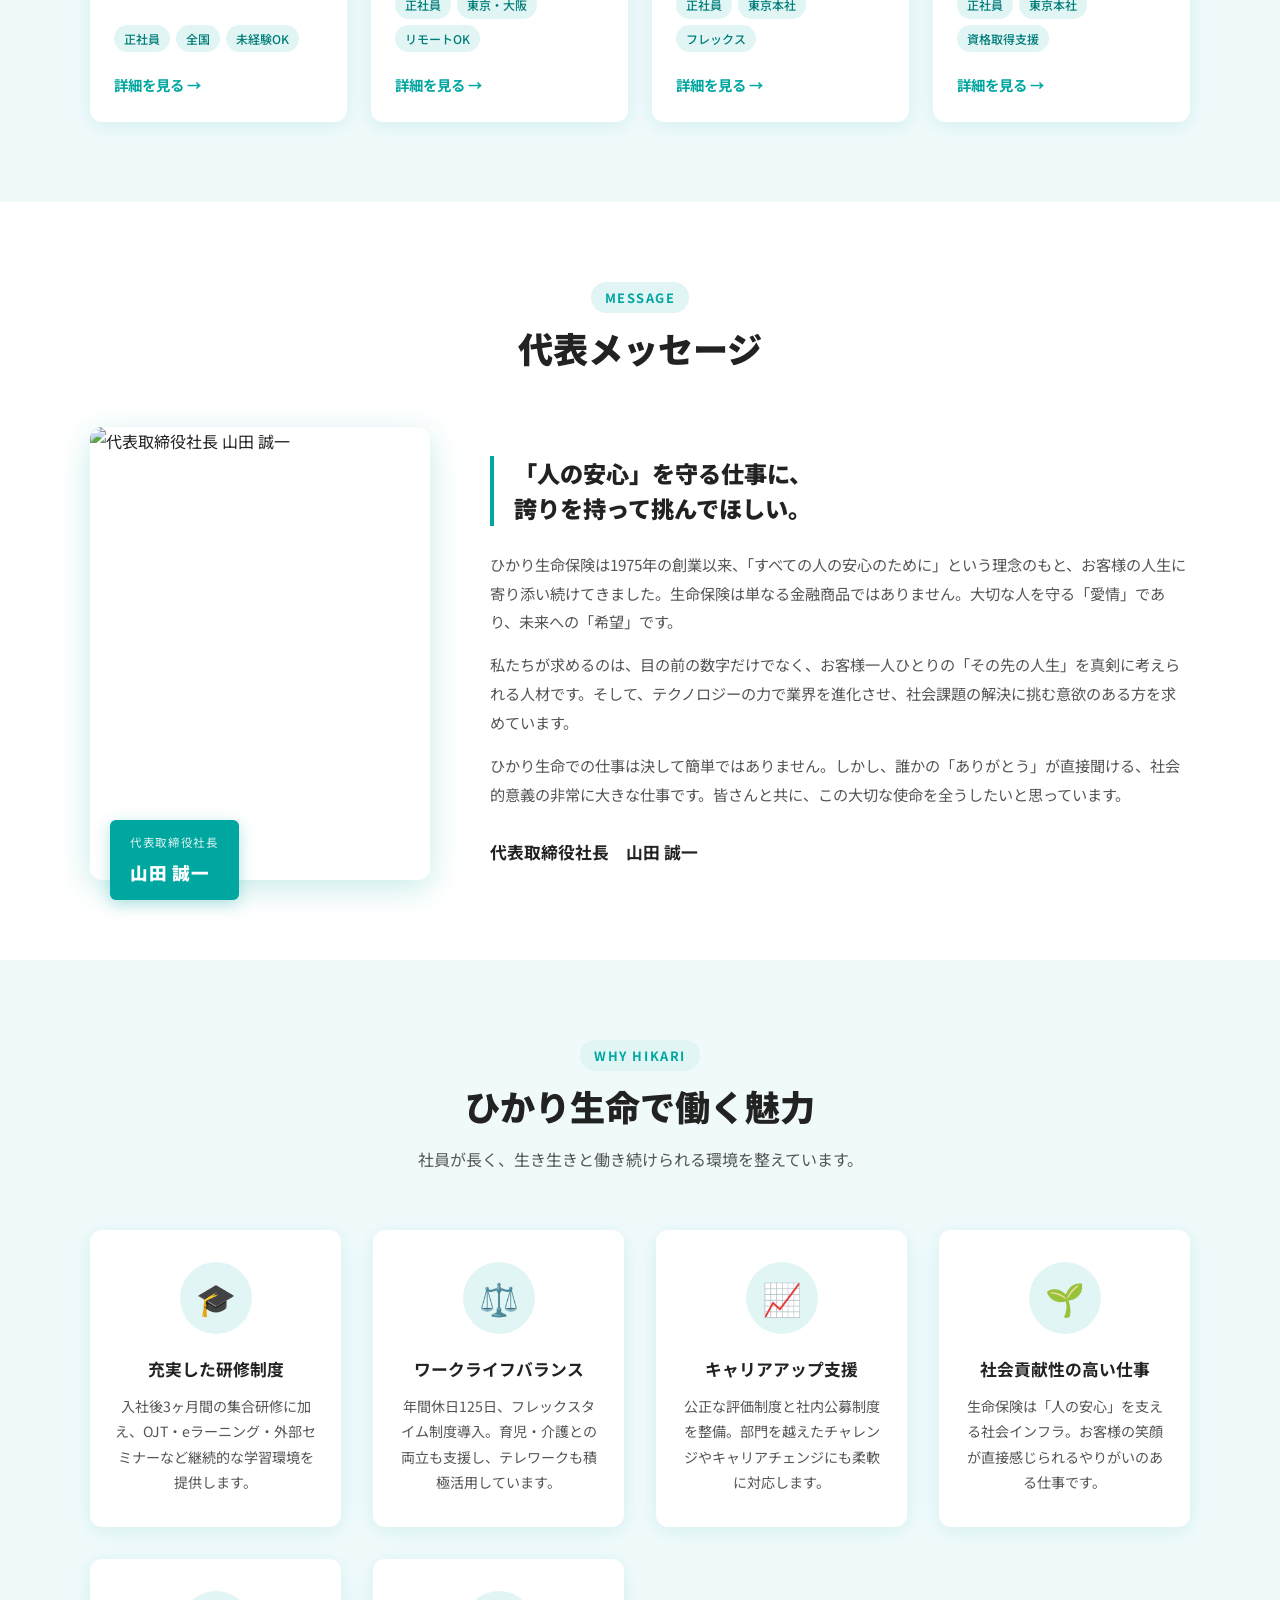
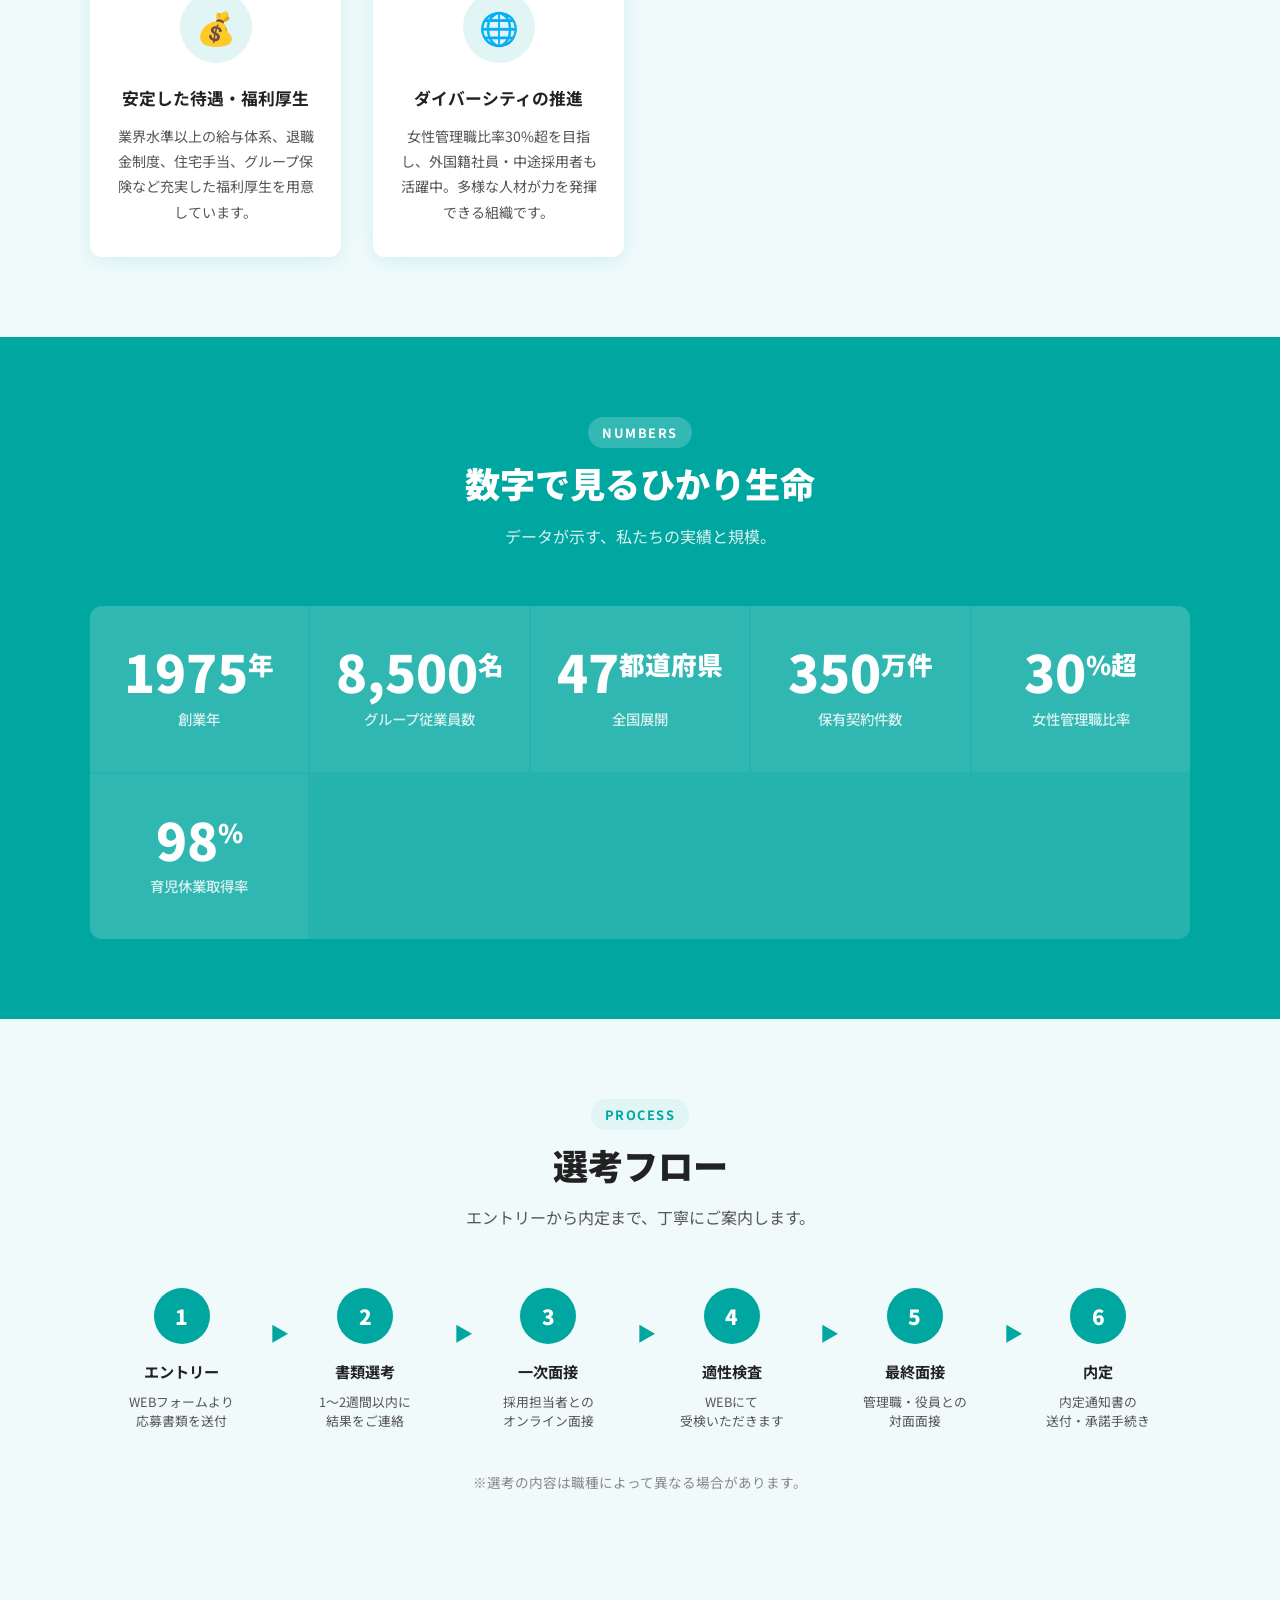
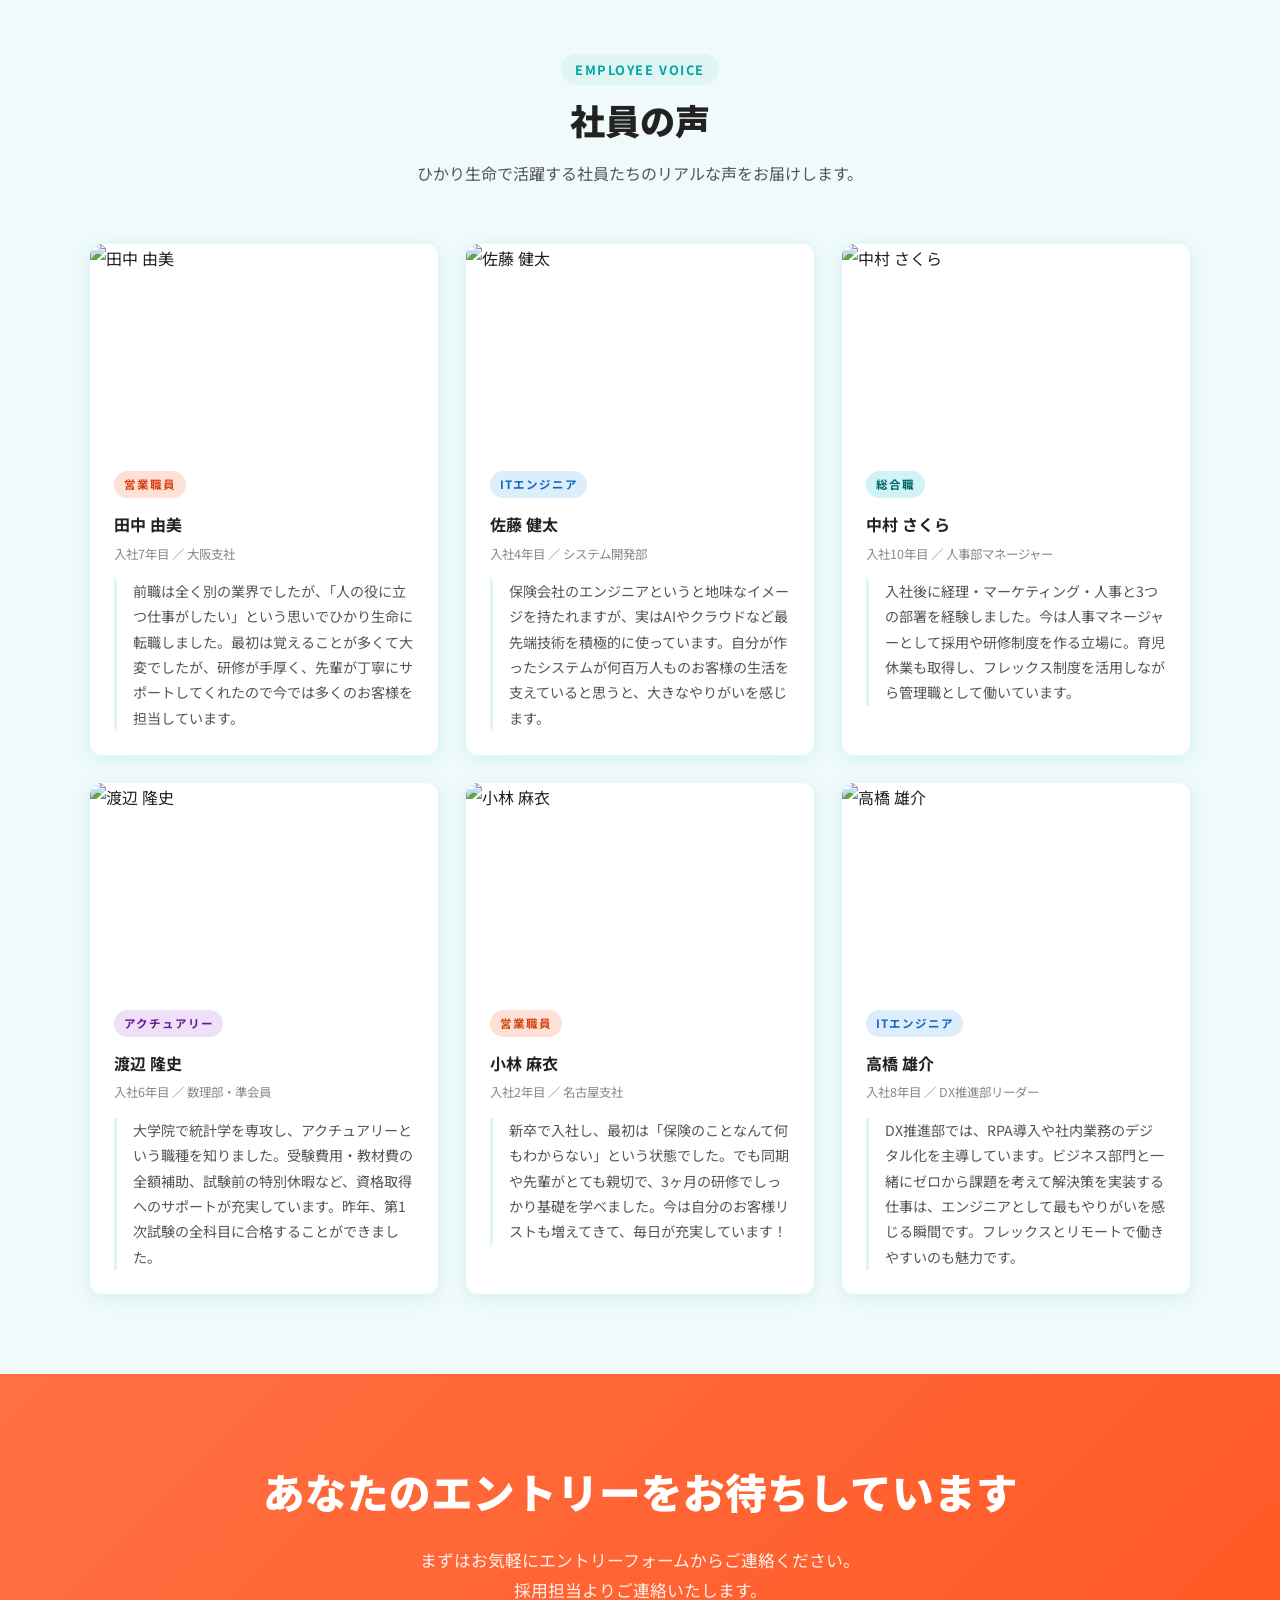
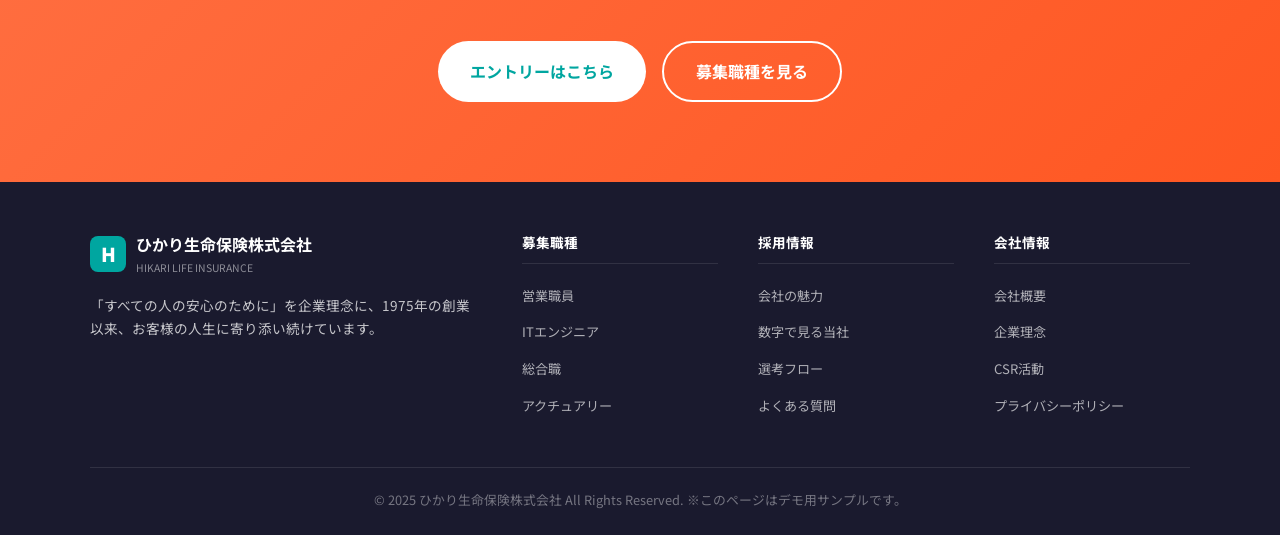
==== commit a62e4009: "第二弾" ====
--- a/index.html
+++ b/index.html
@@ -173,8 +173,49 @@
     </div>
   </section>
 
+  <!-- 代表メッセージ -->
+  <section class="section">
+    <div class="container">
+      <div class="section-head">
+        <span class="section-label">MESSAGE</span>
+        <h2 class="section-title">代表メッセージ</h2>
+      </div>
+      <div class="rep-message">
+        <div class="rep-photo-wrap">
+          <img
+            src="https://i.pravatar.cc/600?img=12"
+            alt="代表取締役社長 山田 誠一"
+            class="rep-photo"
+          >
+          <div class="rep-name-badge">
+            <span class="title">代表取締役社長</span>
+            <span class="name">山田 誠一</span>
+          </div>
+        </div>
+        <div class="rep-text">
+          <blockquote>
+            「人の安心」を守る仕事に、<br>
+            誇りを持って挑んでほしい。
+          </blockquote>
+          <p>
+            ひかり生命保険は1975年の創業以来、「すべての人の安心のために」という理念のもと、お客様の人生に寄り添い続けてきました。生命保険は単なる金融商品ではありません。大切な人を守る「愛情」であり、未来への「希望」です。
+          </p>
+          <p>
+            私たちが求めるのは、目の前の数字だけでなく、お客様一人ひとりの「その先の人生」を真剣に考えられる人材です。そして、テクノロジーの力で業界を進化させ、社会課題の解決に挑む意欲のある方を求めています。
+          </p>
+          <p>
+            ひかり生命での仕事は決して簡単ではありません。しかし、誰かの「ありがとう」が直接聞ける、社会的意義の非常に大きな仕事です。皆さんと共に、この大切な使命を全うしたいと思っています。
+          </p>
+          <div class="rep-sig">
+            <span style="font-size: 1.05rem; font-weight: 700; color: var(--text-dark);">代表取締役社長　山田 誠一</span>
+          </div>
+        </div>
+      </div>
+    </div>
+  </section>
+
   <!-- 会社の魅力 -->
-  <section class="section" id="appeal">
+  <section class="section section-light" id="appeal">
     <div class="container">
       <div class="section-head">
         <span class="section-label">WHY HIKARI</span>
@@ -296,6 +337,92 @@
       <p style="text-align:center; color:var(--text-light); font-size:0.85rem; margin-top:40px;">
         ※選考の内容は職種によって異なる場合があります。
       </p>
+    </div>
+  </section>
+
+  <!-- 社員の声 -->
+  <section class="section section-light">
+    <div class="container">
+      <div class="section-head">
+        <span class="section-label">EMPLOYEE VOICE</span>
+        <h2 class="section-title">社員の声</h2>
+        <p class="section-desc">ひかり生命で活躍する社員たちのリアルな声をお届けします。</p>
+      </div>
+      <div class="voice-grid">
+
+        <div class="voice-card">
+          <img src="https://i.pravatar.cc/400?img=47" alt="田中 由美" class="voice-card-img">
+          <div class="voice-card-body">
+            <span class="voice-dept sales">営業職員</span>
+            <div class="voice-name">田中 由美</div>
+            <div class="voice-profile">入社7年目 ／ 大阪支社</div>
+            <p class="voice-quote">
+              前職は全く別の業界でしたが、「人の役に立つ仕事がしたい」という思いでひかり生命に転職しました。最初は覚えることが多くて大変でしたが、研修が手厚く、先輩が丁寧にサポートしてくれたので今では多くのお客様を担当しています。
+            </p>
+          </div>
+        </div>
+
+        <div class="voice-card">
+          <img src="https://i.pravatar.cc/400?img=33" alt="佐藤 健太" class="voice-card-img">
+          <div class="voice-card-body">
+            <span class="voice-dept it">ITエンジニア</span>
+            <div class="voice-name">佐藤 健太</div>
+            <div class="voice-profile">入社4年目 ／ システム開発部</div>
+            <p class="voice-quote">
+              保険会社のエンジニアというと地味なイメージを持たれますが、実はAIやクラウドなど最先端技術を積極的に使っています。自分が作ったシステムが何百万人ものお客様の生活を支えていると思うと、大きなやりがいを感じます。
+            </p>
+          </div>
+        </div>
+
+        <div class="voice-card">
+          <img src="https://i.pravatar.cc/400?img=51" alt="中村 さくら" class="voice-card-img">
+          <div class="voice-card-body">
+            <span class="voice-dept corp">総合職</span>
+            <div class="voice-name">中村 さくら</div>
+            <div class="voice-profile">入社10年目 ／ 人事部マネージャー</div>
+            <p class="voice-quote">
+              入社後に経理・マーケティング・人事と3つの部署を経験しました。今は人事マネージャーとして採用や研修制度を作る立場に。育児休業も取得し、フレックス制度を活用しながら管理職として働いています。
+            </p>
+          </div>
+        </div>
+
+        <div class="voice-card">
+          <img src="https://i.pravatar.cc/400?img=25" alt="渡辺 隆史" class="voice-card-img">
+          <div class="voice-card-body">
+            <span class="voice-dept act">アクチュアリー</span>
+            <div class="voice-name">渡辺 隆史</div>
+            <div class="voice-profile">入社6年目 ／ 数理部・準会員</div>
+            <p class="voice-quote">
+              大学院で統計学を専攻し、アクチュアリーという職種を知りました。受験費用・教材費の全額補助、試験前の特別休暇など、資格取得へのサポートが充実しています。昨年、第1次試験の全科目に合格することができました。
+            </p>
+          </div>
+        </div>
+
+        <div class="voice-card">
+          <img src="https://i.pravatar.cc/400?img=60" alt="小林 麻衣" class="voice-card-img">
+          <div class="voice-card-body">
+            <span class="voice-dept sales">営業職員</span>
+            <div class="voice-name">小林 麻衣</div>
+            <div class="voice-profile">入社2年目 ／ 名古屋支社</div>
+            <p class="voice-quote">
+              新卒で入社し、最初は「保険のことなんて何もわからない」という状態でした。でも同期や先輩がとても親切で、3ヶ月の研修でしっかり基礎を学べました。今は自分のお客様リストも増えてきて、毎日が充実しています！
+            </p>
+          </div>
+        </div>
+
+        <div class="voice-card">
+          <img src="https://i.pravatar.cc/400?img=15" alt="高橋 雄介" class="voice-card-img">
+          <div class="voice-card-body">
+            <span class="voice-dept it">ITエンジニア</span>
+            <div class="voice-name">高橋 雄介</div>
+            <div class="voice-profile">入社8年目 ／ DX推進部リーダー</div>
+            <p class="voice-quote">
+              DX推進部では、RPA導入や社内業務のデジタル化を主導しています。ビジネス部門と一緒にゼロから課題を考えて解決策を実装する仕事は、エンジニアとして最もやりがいを感じる瞬間です。フレックスとリモートで働きやすいのも魅力です。
+            </p>
+          </div>
+        </div>
+
+      </div>
     </div>
   </section>
 
--- a/css/style.css
+++ b/css/style.css
@@ -1199,3 +1199,309 @@
     align-items: flex-start;
   }
 }
+
+/* ===========================
+   代表メッセージ
+   =========================== */
+
+.rep-message {
+  display: grid;
+  grid-template-columns: 340px 1fr;
+  gap: 60px;
+  align-items: center;
+}
+
+.rep-photo-wrap {
+  position: relative;
+}
+
+.rep-photo {
+  width: 100%;
+  aspect-ratio: 3/4;
+  object-fit: cover;
+  border-radius: var(--radius);
+  box-shadow: var(--shadow-hover);
+}
+
+.rep-name-badge {
+  position: absolute;
+  bottom: -20px;
+  left: 20px;
+  background: var(--primary);
+  color: white;
+  padding: 12px 20px;
+  border-radius: var(--radius-sm);
+  box-shadow: 0 4px 16px rgba(0,166,160,0.3);
+}
+
+.rep-name-badge .title {
+  font-size: 0.72rem;
+  opacity: 0.85;
+  letter-spacing: 0.06em;
+  display: block;
+  margin-bottom: 4px;
+}
+
+.rep-name-badge .name {
+  font-size: 1.1rem;
+  font-weight: 900;
+  letter-spacing: 0.04em;
+}
+
+.rep-text {
+  padding-top: 16px;
+}
+
+.rep-text blockquote {
+  font-size: 1.45rem;
+  font-weight: 900;
+  line-height: 1.5;
+  color: var(--text-dark);
+  margin-bottom: 24px;
+  padding-left: 20px;
+  border-left: 4px solid var(--primary);
+}
+
+.rep-text p {
+  color: var(--text-mid);
+  font-size: 0.95rem;
+  margin-bottom: 14px;
+  line-height: 1.9;
+}
+
+.rep-sig {
+  margin-top: 28px;
+  display: flex;
+  align-items: center;
+  gap: 16px;
+}
+
+.rep-sig img {
+  height: 40px;
+  opacity: 0.6;
+  filter: grayscale(1);
+}
+
+/* ===========================
+   社員の声
+   =========================== */
+
+.voice-grid {
+  display: grid;
+  grid-template-columns: repeat(auto-fit, minmax(300px, 1fr));
+  gap: 28px;
+}
+
+.voice-card {
+  background: var(--white);
+  border-radius: var(--radius);
+  box-shadow: var(--shadow);
+  overflow: hidden;
+  transition: transform var(--transition), box-shadow var(--transition);
+}
+
+.voice-card:hover {
+  transform: translateY(-5px);
+  box-shadow: var(--shadow-hover);
+}
+
+.voice-card-img {
+  width: 100%;
+  height: 200px;
+  object-fit: cover;
+  object-position: top center;
+}
+
+.voice-card-body {
+  padding: 24px;
+}
+
+.voice-dept {
+  display: inline-block;
+  font-size: 0.72rem;
+  font-weight: 700;
+  letter-spacing: 0.08em;
+  padding: 3px 10px;
+  border-radius: 20px;
+  margin-bottom: 12px;
+}
+
+.voice-dept.sales  { background: #FFE0D6; color: #D84315; }
+.voice-dept.it     { background: #DCEEFB; color: #1565C0; }
+.voice-dept.corp   { background: #D0F4F5; color: #00696B; }
+.voice-dept.act    { background: #EDE0F7; color: #6A1B9A; }
+
+.voice-name {
+  font-size: 1rem;
+  font-weight: 700;
+  color: var(--text-dark);
+  margin-bottom: 4px;
+}
+
+.voice-profile {
+  font-size: 0.78rem;
+  color: var(--text-light);
+  margin-bottom: 14px;
+}
+
+.voice-quote {
+  font-size: 0.88rem;
+  color: var(--text-mid);
+  line-height: 1.8;
+  position: relative;
+  padding-left: 16px;
+  border-left: 3px solid var(--primary-light);
+}
+
+/* ===========================
+   職場写真（バナー）
+   =========================== */
+
+.scene-img {
+  width: 100%;
+  height: 280px;
+  object-fit: cover;
+  border-radius: var(--radius);
+  box-shadow: var(--shadow);
+}
+
+/* ===========================
+   先輩社員インタビュー
+   =========================== */
+
+.interview-wrap {
+  display: grid;
+  grid-template-columns: 280px 1fr;
+  gap: 48px;
+  align-items: start;
+}
+
+.interview-photo-col {
+  text-align: center;
+}
+
+.interview-photo {
+  width: 200px;
+  height: 200px;
+  border-radius: 50%;
+  object-fit: cover;
+  object-position: top center;
+  margin: 0 auto 16px;
+  border: 4px solid var(--primary-light);
+  box-shadow: var(--shadow);
+}
+
+.interview-person-name {
+  font-size: 1.05rem;
+  font-weight: 700;
+  color: var(--text-dark);
+  margin-bottom: 4px;
+}
+
+.interview-person-info {
+  font-size: 0.8rem;
+  color: var(--text-light);
+  line-height: 1.6;
+}
+
+.interview-qa {
+  display: flex;
+  flex-direction: column;
+  gap: 24px;
+}
+
+.qa-item {
+  border-radius: var(--radius-sm);
+  overflow: hidden;
+}
+
+.qa-q {
+  background: var(--primary);
+  color: white;
+  padding: 12px 18px;
+  font-size: 0.92rem;
+  font-weight: 700;
+  display: flex;
+  gap: 10px;
+  align-items: flex-start;
+}
+
+.qa-q::before {
+  content: 'Q';
+  font-size: 1.1rem;
+  font-weight: 900;
+  flex-shrink: 0;
+  background: rgba(255,255,255,0.25);
+  width: 26px;
+  height: 26px;
+  border-radius: 50%;
+  display: flex;
+  align-items: center;
+  justify-content: center;
+  margin-top: -1px;
+}
+
+.qa-a {
+  background: var(--bg-light);
+  padding: 14px 18px;
+  font-size: 0.88rem;
+  color: var(--text-mid);
+  line-height: 1.8;
+  display: flex;
+  gap: 10px;
+  align-items: flex-start;
+}
+
+.qa-a::before {
+  content: 'A';
+  font-size: 1rem;
+  font-weight: 900;
+  color: var(--primary);
+  flex-shrink: 0;
+  width: 26px;
+  text-align: center;
+}
+
+/* ===========================
+   レスポンシブ（追加分）
+   =========================== */
+
+@media (max-width: 900px) {
+  .rep-message {
+    grid-template-columns: 1fr;
+    gap: 48px;
+  }
+
+  .rep-photo-wrap {
+    max-width: 320px;
+    margin: 0 auto;
+  }
+
+  .interview-wrap {
+    grid-template-columns: 1fr;
+  }
+
+  .interview-photo-col {
+    display: flex;
+    align-items: center;
+    gap: 20px;
+    text-align: left;
+  }
+
+  .interview-photo {
+    width: 100px;
+    height: 100px;
+    margin: 0;
+    flex-shrink: 0;
+  }
+}
+
+@media (max-width: 640px) {
+  .voice-grid {
+    grid-template-columns: 1fr;
+  }
+
+  .rep-text blockquote {
+    font-size: 1.2rem;
+  }
+}
